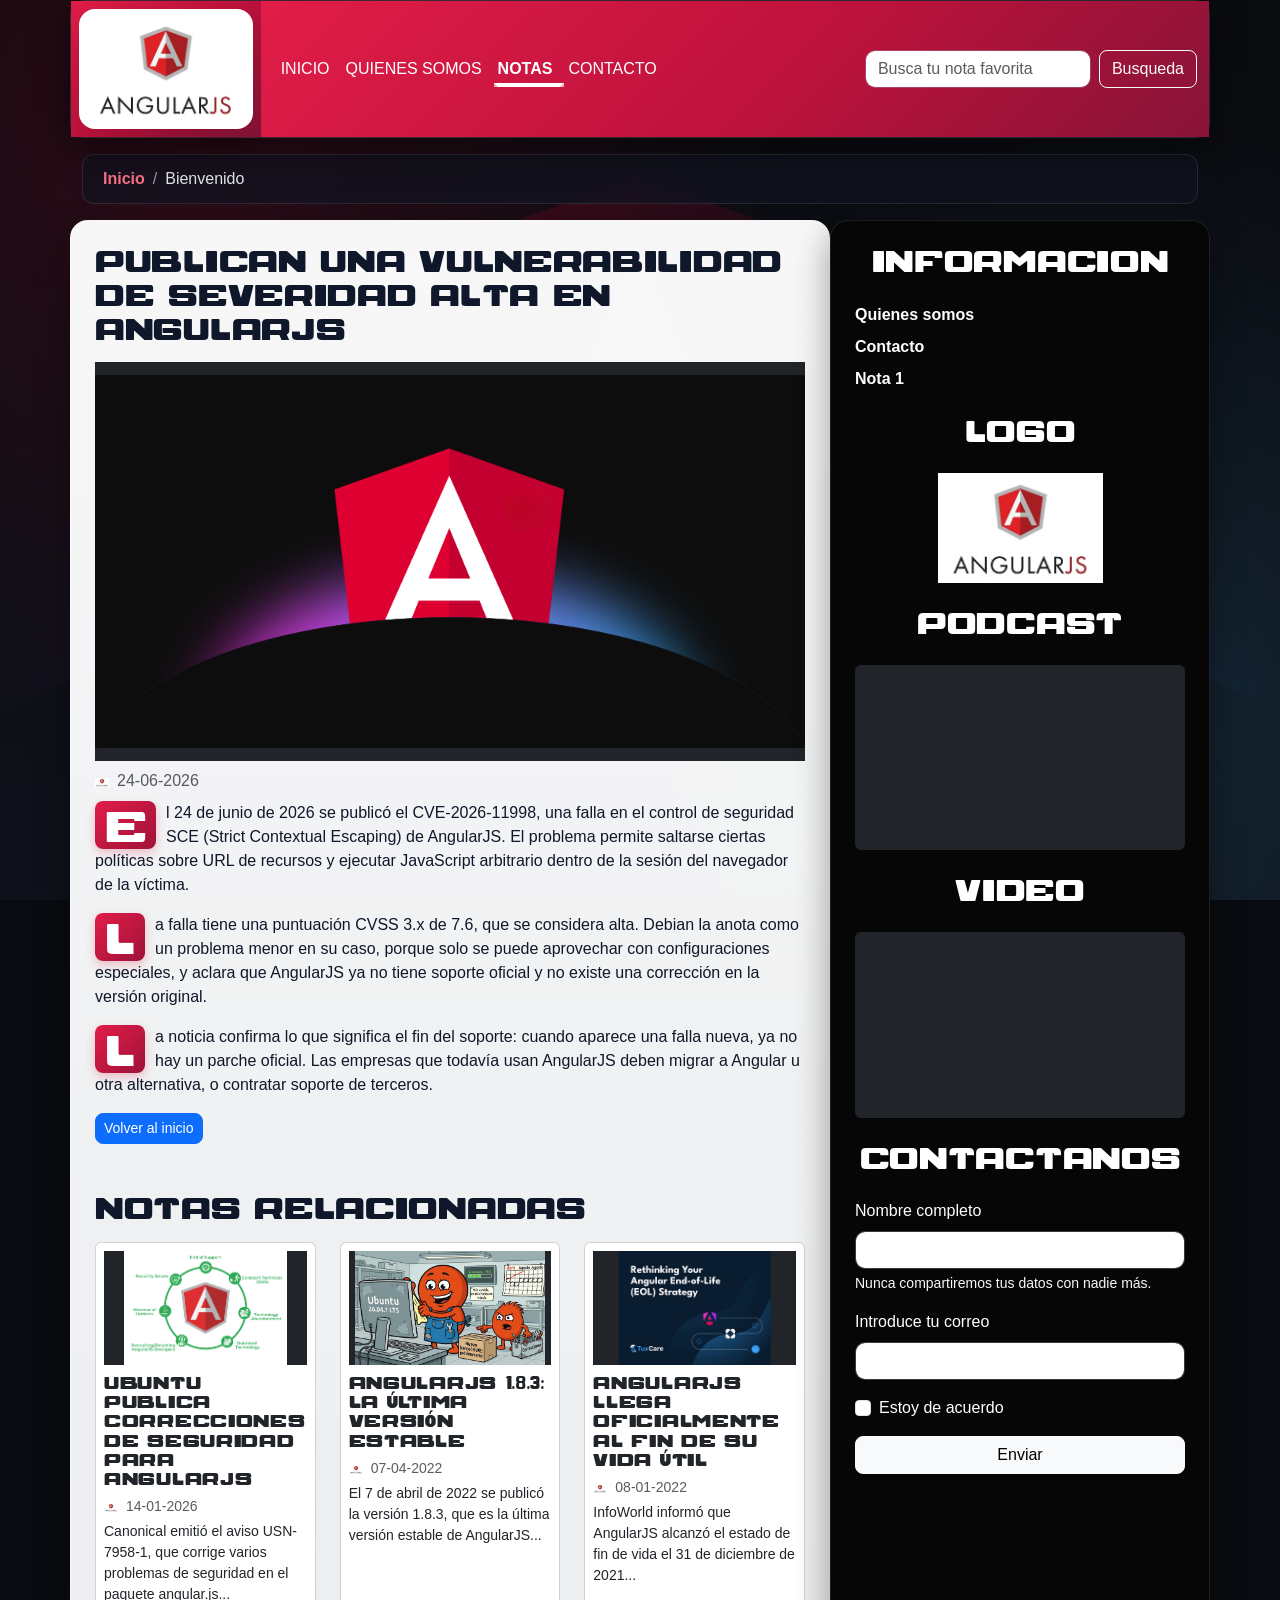
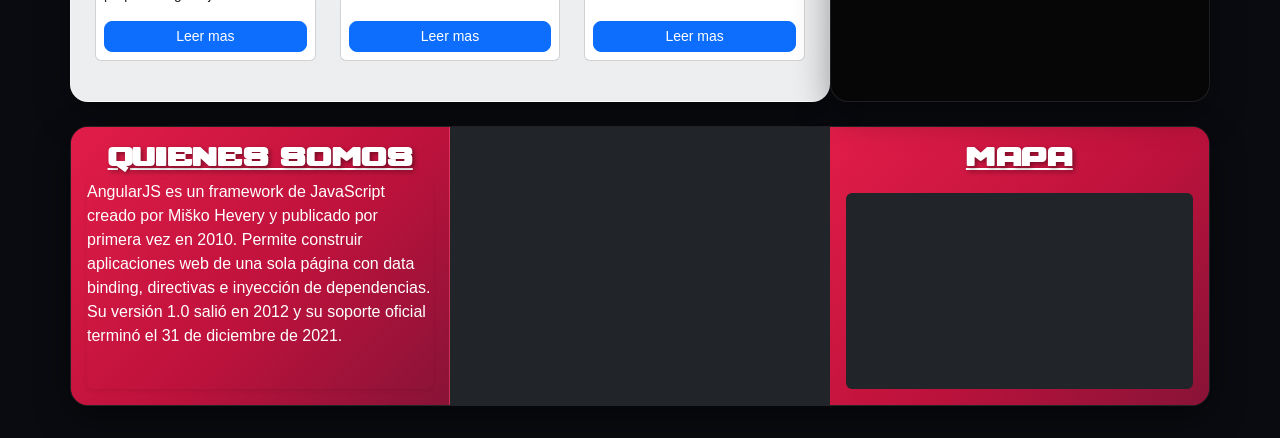
==== nota1.html @ d856ddf2 "Add files via upload" ====
<!doctype html>
<html lang="es">
  <head>
    <meta charset="utf-8">
    <meta name="viewport" content="width=device-width, initial-scale=1">
    <title>Publican una vulnerabilidad de severidad alta en AngularJS - AngularJS</title>
    <link href="https://cdn.jsdelivr.net/npm/bootstrap@5.3.8/dist/css/bootstrap.min.css" rel="stylesheet" integrity="sha384-sRIl4kxILFvY47J16cr9ZwB07vP4J8+LH7qKQnuqkuIAvNWLzeN8tE5YBujZqJLB" crossorigin="anonymous">
    <link rel="stylesheet" href="estilo2.css">
    <style>
      .bg-angular { background-color: #DD0031 !important; }
      .bg-oscuro { background-color: #060607 !important; }
      .text-angular { color: #DD0031 !important; }
      .sombra-titulo { text-shadow: 2px 2px 4px rgba(0, 0, 0, 0.4); }
    </style>
  </head>
  <body>
    <div class="container">

      <!-- HEADER -->
      <header class="row">
        <div class="col-2 bg-angular d-flex align-items-center justify-content-center p-2">
          <img src="imagen1.jpg" class="img-fluid rounded-4 border border-2 border-white shadow-lg bg-white p-1" alt="AngularJS">
        </div>
        <nav class="navbar navbar-expand-lg bg-angular col-10">
          <div class="container-fluid">
            <button class="navbar-toggler" type="button" data-bs-toggle="collapse" data-bs-target="#navContent" aria-controls="navContent" aria-expanded="false" aria-label="Toggle navigation"><span class="navbar-toggler-icon"></span></button>
            <div class="collapse navbar-collapse" id="navContent">
              <ul class="navbar-nav me-auto mb-2 mb-lg-0">
                <li class="nav-item"><a class="nav-link text-white" href="index1.html">INICIO</a></li>
                <li class="nav-item"><a class="nav-link text-white" href="quienes.html">QUIENES SOMOS</a></li>
                <li class="nav-item dropdown">
                  <a class="nav-link dropdown-toggle text-white active fw-bold" href="#" role="button" data-bs-toggle="dropdown" aria-expanded="false">NOTAS</a>
                  <ul class="dropdown-menu">
                    <li><a class="dropdown-item" href="nota1.html">Nota 1</a></li>
                    <li><a class="dropdown-item" href="nota2.html">Nota 2</a></li>
                    <li><a class="dropdown-item" href="nota3.html">Nota 3</a></li>
                    <li><a class="dropdown-item" href="nota4.html">Nota 4</a></li>
                  </ul>
                </li>
                <li class="nav-item"><a class="nav-link text-white" href="contacto.html">CONTACTO</a></li>
              </ul>
              <form class="d-flex" role="search">
                <input class="form-control me-2" type="search" placeholder="Busca tu nota favorita" aria-label="Search"/>
                <button class="btn btn-outline-light" type="submit">Busqueda</button>
              </form>
            </div>
          </div>
        </nav>
      </header>

      <section class="row my-3">
        <div class="col-12">
          <nav aria-label="breadcrumb">
            <ol class="breadcrumb mb-0">
              <li class="breadcrumb-item"><a class="breadcrumb-link" href="index1.html">Inicio</a></li>
              <li class="breadcrumb-item active" aria-current="page">Bienvenido</li>
            </ol>
          </nav>
        </div>
      </section>

      <!-- MAIN -->
      <main class="row">
        <div class="col-12 col-lg-8 text-bg-light p-4">
          <section class="mb-5">
            <h3 class="mb-3">PUBLICAN UNA VULNERABILIDAD DE SEVERIDAD ALTA EN ANGULARJS</h3>
            <article class="text-start">
              <div class="ratio ratio-16x9 mb-2 bg-dark rounded-0 overflow-hidden">
                <img src="imagen10.png" class="object-fit-contain w-100 h-100 rounded-0" alt="Publican una vulnerabilidad de severidad alta en AngularJS">
              </div>
              <span class="fecha text-muted">24-06-2026</span>
              <p class="mt-2">El 24 de junio de 2026 se publicó el CVE-2026-11998, una falla en el control de seguridad SCE (Strict Contextual Escaping) de AngularJS. El problema permite saltarse ciertas políticas sobre URL de recursos y ejecutar JavaScript arbitrario dentro de la sesión del navegador de la víctima.</p>
              <p class="mt-2">La falla tiene una puntuación CVSS 3.x de 7.6, que se considera alta. Debian la anota como un problema menor en su caso, porque solo se puede aprovechar con configuraciones especiales, y aclara que AngularJS ya no tiene soporte oficial y no existe una corrección en la versión original.</p>
              <p class="mt-2">La noticia confirma lo que significa el fin del soporte: cuando aparece una falla nueva, ya no hay un parche oficial. Las empresas que todavía usan AngularJS deben migrar a Angular u otra alternativa, o contratar soporte de terceros.</p>
              <a href="index1.html" class="btn btn-primary btn-sm">Volver al inicio</a>
            </article>
          </section>

          <section>
            <h3 class="mb-3">NOTAS RELACIONADAS</h3>
            <div class="row">
              <div class="col-md-4 mb-3">
                <div class="card h-100 p-2">
                  <div class="ratio ratio-16x9 mb-2 bg-dark rounded-0 overflow-hidden">
                    <img src="imagen8.png" class="object-fit-contain w-100 h-100 rounded-0" alt="Ubuntu publica correcciones de seguridad para AngularJS">
                  </div>
                  <h5 class="card-title fs-6">Ubuntu publica correcciones de seguridad para AngularJS</h5>
                  <span class="fecha text-muted small">14-01-2026</span>
                  <p class="card-text small mt-1">Canonical emitió el aviso USN-7958-1, que corrige varios problemas de seguridad en el paquete angular.js...</p>
                  <a href="nota2.html" class="btn btn-primary btn-sm mt-auto">Leer mas</a>
                </div>
              </div>
              <div class="col-md-4 mb-3">
                <div class="card h-100 p-2">
                  <div class="ratio ratio-16x9 mb-2 bg-dark rounded-0 overflow-hidden">
                    <img src="imagen7.png" class="object-fit-contain w-100 h-100 rounded-0" alt="AngularJS 1.8.3: la última versión estable">
                  </div>
                  <h5 class="card-title fs-6">AngularJS 1.8.3: la última versión estable</h5>
                  <span class="fecha text-muted small">07-04-2022</span>
                  <p class="card-text small mt-1">El 7 de abril de 2022 se publicó la versión 1.8.3, que es la última versión estable de AngularJS...</p>
                  <a href="nota3.html" class="btn btn-primary btn-sm mt-auto">Leer mas</a>
                </div>
              </div>
              <div class="col-md-4 mb-3">
                <div class="card h-100 p-2">
                  <div class="ratio ratio-16x9 mb-2 bg-dark rounded-0 overflow-hidden">
                    <img src="imagen9.jpg" class="object-fit-contain w-100 h-100 rounded-0" alt="AngularJS llega oficialmente al fin de su vida útil">
                  </div>
                  <h5 class="card-title fs-6">AngularJS llega oficialmente al fin de su vida útil</h5>
                  <span class="fecha text-muted small">08-01-2022</span>
                  <p class="card-text small mt-1">InfoWorld informó que AngularJS alcanzó el estado de fin de vida el 31 de diciembre de 2021...</p>
                  <a href="nota4.html" class="btn btn-primary btn-sm mt-auto">Leer mas</a>
                </div>
              </div>
            </div>
          </section>
        </div>

        <aside class="col-12 col-lg-4 bg-oscuro text-white p-4 text-start">
          <h3 class="text-center mb-4">INFORMACION</h3>
          <ul class="list-unstyled mb-4">
            <li class="mb-2"><a href="quienes.html" class="text-decoration-none text-white fw-semibold">Quienes somos</a></li>
            <li class="mb-2"><a href="contacto.html" class="text-decoration-none text-white fw-semibold">Contacto</a></li>
            <li class="mb-2"><a href="nota1.html" class="text-decoration-none text-white fw-semibold">Nota 1</a></li>
          </ul>

          <h3 class="text-center mb-4">LOGO</h3>
          <div class="text-center mb-4">
            <img src="imagen1.jpg" class="img-fluid w-50" alt="AngularJS">
          </div>

          <h3 class="text-center mb-4">PODCAST</h3>
          <div class="mb-4">
            <div class="ratio ratio-16x9 bg-dark rounded overflow-hidden">
              <iframe src="https://open.spotify.com/embed/playlist/0HCLhHWOz5zgEhbToo92hf?utm_source=oembed" class="w-100 h-100 border-0" allowfullscreen allow="clipboard-write *; encrypted-media *; fullscreen *; picture-in-picture *;"></iframe>
            </div>
          </div>

          <h3 class="text-center mb-4">VIDEO</h3>
          <div class="mb-4">
            <div class="ratio ratio-16x9 bg-dark rounded overflow-hidden">
              <iframe src="https://www.youtube.com/embed/4PYwCI1LFqs?si=Tjep83DxNr5CPTgp" title="YouTube video player" class="w-100 h-100 border-0" allow="accelerometer; autoplay; clipboard-write; encrypted-media; gyroscope; picture-in-picture; web-share" referrerpolicy="strict-origin-when-cross-origin" allowfullscreen></iframe>
            </div>
          </div>

          <h3 class="text-center my-4">CONTACTANOS</h3>
          <form>
            <div class="mb-3">
              <label for="inputNombre" class="form-label">Nombre completo</label>
              <input type="text" class="form-control" id="inputNombre" aria-describedby="nombreHelp" required>
              <div id="nombreHelp" class="form-text text-light">Nunca compartiremos tus datos con nadie más.</div>
            </div>
            <div class="mb-3">
              <label for="inputCorreo" class="form-label">Introduce tu correo</label>
              <input type="email" class="form-control" id="inputCorreo" required>
            </div>
            <div class="mb-3 form-check">
              <input type="checkbox" id="checkAcuerdo" class="form-check-input" required>
              <label class="form-check-label" for="checkAcuerdo">Estoy de acuerdo</label>
            </div>
            <button type="submit" class="btn btn-light w-100">Enviar</button>
          </form>
        </aside>
      </main>

      <!-- FOOTER -->
      <footer class="row text-center text-white mt-4">
        <section class="col-12 col-md-4 bg-angular p-3 d-flex flex-column justify-content-between rounded-0">
          <h4 class="text-uppercase fw-bold text-decoration-underline sombra-titulo">Quienes somos</h4>
          <div class="ratio ratio-16x9 text-white p-3 text-start overflow-y-auto rounded shadow-sm">
            <p class="m-0">AngularJS es un framework de JavaScript creado por Miško Hevery y publicado por primera vez en 2010. Permite construir aplicaciones web de una sola página con data binding, directivas e inyección de dependencias. Su versión 1.0 salió en 2012 y su soporte oficial terminó el 31 de diciembre de 2021.</p>
          </div>
        </section>
        <section class="col-12 col-md-4 bg-oscuro p-3 d-flex flex-column justify-content-between rounded-0">
          <h4 class="text-uppercase fw-bold text-decoration-underline sombra-titulo">VIDEO</h4>
          <div class="ratio ratio-16x9 bg-dark rounded overflow-hidden">
            <iframe src="https://www.youtube.com/embed/4PYwCI1LFqs?si=Tjep83DxNr5CPTgp" title="YouTube video player" class="w-100 h-100 border-0" allow="accelerometer; autoplay; clipboard-write; encrypted-media; gyroscope; picture-in-picture; web-share" referrerpolicy="strict-origin-when-cross-origin" allowfullscreen></iframe>
          </div>
        </section>
        <section class="col-12 col-md-4 bg-angular p-3 d-flex flex-column justify-content-between rounded-0">
          <h4 class="text-uppercase fw-bold text-decoration-underline sombra-titulo">MAPA</h4>
          <div class="ratio ratio-16x9 bg-dark rounded overflow-hidden">
            <iframe src="https://www.google.com/maps/embed?pb=!1m18!1m12!1m3!1d3168.6368171322733!2d-122.08789912370872!3d37.42205833239852!2m3!1f0!2f0!3f0!3m2!1i1024!2i768!4f13.1!3m3!1m2!1s0x808fba02425dad8f%3A0x6c296c66619367e0!2sGoogleplex!5e0!3m2!1ses!2sbo!4v1795650836242!5m2!1ses!2sbo" class="w-100 h-100 border-0" allowfullscreen="" loading="lazy" referrerpolicy="strict-origin-when-cross-origin"></iframe>
          </div>
        </section>
      </footer>

    </div>
    <script src="https://cdn.jsdelivr.net/npm/bootstrap@5.3.8/dist/js/bootstrap.bundle.min.js" integrity="sha384-FKyoEForCGlyvwx9Hj09JcYn3nv7wiPVlz7YYwJrWVcXK/BmnVDxM+D2scQbITxI" crossorigin="anonymous"></script>
  </body>
</html>
---- estilo2.css ----
@font-face {
  font-family: 'espacioFont';
  src: url('SPACE.ttf');
  font-weight: normal;
  font-style: normal;
}

@keyframes fondoSuave {
  0% {
    background-position: center 0%;
  }
  50% {
    background-position: center 100%;
  }
  100% {
    background-position: center 0%;
  }
}

@keyframes aparicionElegante {
  from {
    opacity: 0;
    transform: translateY(14px);
  }
  to {
    opacity: 1;
    transform: translateY(0);
  }
}

@keyframes pulsoBorde {
  0%, 100% {
    box-shadow: 0 10px 30px rgba(0, 0, 0, 0.35), 0 0 0 1px rgba(255, 77, 109, 0.18);
  }
  50% {
    box-shadow: 0 14px 36px rgba(221, 0, 49, 0.22), 0 0 0 1px rgba(255, 77, 109, 0.45);
  }
}

body {
  background-color: #090b10;
  background-image:
    radial-gradient(circle at 15% 15%, rgba(221, 0, 49, 0.16), transparent 45%),
    radial-gradient(circle at 85% 80%, rgba(56, 189, 248, 0.12), transparent 45%),
    linear-gradient(180deg, rgba(9, 11, 16, 0.84) 0%, rgba(15, 18, 28, 0.90) 100%),
    url("imagen10.png");
  background-repeat: no-repeat;
  background-position: center center;
  background-attachment: fixed;
  background-size: cover;
  color: #f1f5f9;
  font-family: "Montserrat", sans-serif;
  min-height: 100vh;
  animation: fondoSuave 22s ease-in-out infinite;
}

h1, h2, h3, h4, h5 {
  font-family: 'espacioFont';
  letter-spacing: 0.7px;
}

img, .img-fluid {
  max-width: 100%;
  max-height: 450px;
  width: auto;
  height: auto;
  object-fit: contain;
  transition: transform 0.35s ease;
}

.ratio img {
  max-width: 100%;
  max-height: 100%;
  width: 100%;
  height: 100%;
  object-fit: contain;
}

article:hover .ratio img,
.card:hover .ratio img {
  transform: scale(1.03);
}

header {
  position: relative;
  z-index: 1050;
  border-radius: 14px;
  overflow: visible;
  box-shadow: 0 10px 35px rgba(0, 0, 0, 0.5);
  border: 1px solid rgba(255, 255, 255, 0.12);
  margin-top: 1.5rem;
  margin-bottom: 1rem;
  animation: aparicionElegante 0.6s ease out;
}

.bg-angular {
  background: linear-gradient(135deg, #e11d48 0%, #be123c 55%, #881337 100%) !important;
}

.bg-oscuro {
  background-color: rgba(17, 20, 33, 0.88) !important;
  backdrop-filter: blur(12px);
}

.navbar,
.dropdown {
  position: relative;
  z-index: 1060;
}

.dropdown-menu {
  z-index: 2000 !important;
}

.navbar-nav .nav-link {
  position: relative;
  transition: all 0.25s ease;
  font-weight: 500;
}

.navbar-nav .nav-link::after {
  content: "";
  position: absolute;
  left: 0;
  bottom: 2px;
  width: 0%;
  height: 2px;
  background-color: #fda4af;
  transition: width 0.25s ease;
}

.navbar-nav .nav-link:hover {
  color: #ffe4e6 !important;
  transform: translateY(-1px);
}

.navbar-nav .nav-link:hover::after,
.navbar-nav .nav-link.active::after {
  width: 100%;
}

.breadcrumb {
  background: rgba(17, 20, 33, 0.72);
  backdrop-filter: blur(10px);
  padding: 0.75rem 1.25rem;
  border-radius: 12px;
  border: 1px solid rgba(255, 255, 255, 0.1);
  animation: aparicionElegante 0.7s ease out;
}

.breadcrumb-item a,
.breadcrumb-link {
  color: #fb7185 !important;
  text-decoration: none;
  font-weight: 600;
  transition: color 0.2s ease;
}

.breadcrumb-item a:hover,
.breadcrumb-link:hover {
  color: #fecdd3 !important;
  text-decoration: underline;
}

.breadcrumb-item.active {
  color: #e2e8f0 !important;
}

.breadcrumb-item + .breadcrumb-item::before {
  color: #94a3b8;
}

.carousel {
  border-radius: 18px;
  overflow: hidden;
  border: 1px solid rgba(255, 255, 255, 0.14);
  background-color: rgba(12, 15, 24, 0.78);
  animation: aparicionElegante 0.8s ease out, pulsoBorde 6s ease-in-out infinite;
}

.carousel-item img {
  max-height: 440px;
  width: 100%;
  object-fit: contain;
}

main .text-bg-light,
main article.bg-light {
  background: linear-gradient(180deg, rgba(255, 255, 255, 0.97) 0%, rgba(248, 250, 252, 0.95) 100%) !important;
  color: #0f172a !important;
  border-radius: 18px;
  border: 1px solid rgba(255, 255, 255, 0.5);
  box-shadow: 0 12px 35px rgba(0, 0, 0, 0.35);
  animation: aparicionElegante 0.85s ease out;
}

article {
  transition: transform 0.25s ease;
}

article:hover {
  transform: translateY(-2px);
}

article p::first-letter {
  font-size: 40px;
  padding: 6px 10px 2px 10px;
  float: left;
  background: linear-gradient(135deg, #e11d48, #9f1239);
  color: #ffffff;
  margin-right: 10px;
  border-radius: 8px;
  font-family: 'espacioFont';
  line-height: 1;
  box-shadow: 0 4px 10px rgba(225, 29, 72, 0.25);
}

span.fecha::before {
  content: "";
  display: inline-block;
  width: 14px;
  height: 14px;
  background-image: url("imagen1.jpg");
  background-size: contain;
  background-repeat: no-repeat;
  background-position: center;
  margin-right: 8px;
  vertical-align: middle;
}

.btn {
  border-radius: 8px;
  transition: all 0.25s ease;
}

.btn:hover {
  transform: translateY(-2px);
  box-shadow: 0 6px 16px rgba(0, 0, 0, 0.2);
}

aside {
  border-radius: 18px;
  box-shadow: 0 12px 35px rgba(0, 0, 0, 0.38);
  border: 1px solid rgba(255, 255, 255, 0.1);
  animation: aparicionElegante 0.9s ease out;
}

.form-control {
  border-radius: 10px;
  border: 1px solid rgba(148, 163, 184, 0.35);
  transition: all 0.25s ease;
}

.form-control:focus {
  border-color: #e11d48;
  box-shadow: 0 0 0 0.25rem rgba(225, 29, 72, 0.25);
}

footer {
  border-radius: 18px;
  overflow: hidden;
  box-shadow: 0 12px 35px rgba(0, 0, 0, 0.45);
  border: 1px solid rgba(255, 255, 255, 0.1);
  margin-bottom: 2rem;
  animation: aparicionElegante 1s ease out;
}

footer section {
  border-right: 1px solid rgba(255, 255, 255, 0.1);
}

footer section:last-child {
  border-right: none;
}

@media (prefers-reduced-motion: reduce) {
  body, header, .breadcrumb, .carousel, main .text-bg-light, main article.bg-light, aside, footer, img, .btn, article {
    animation: none !important;
    transition: none !important;
  }
}
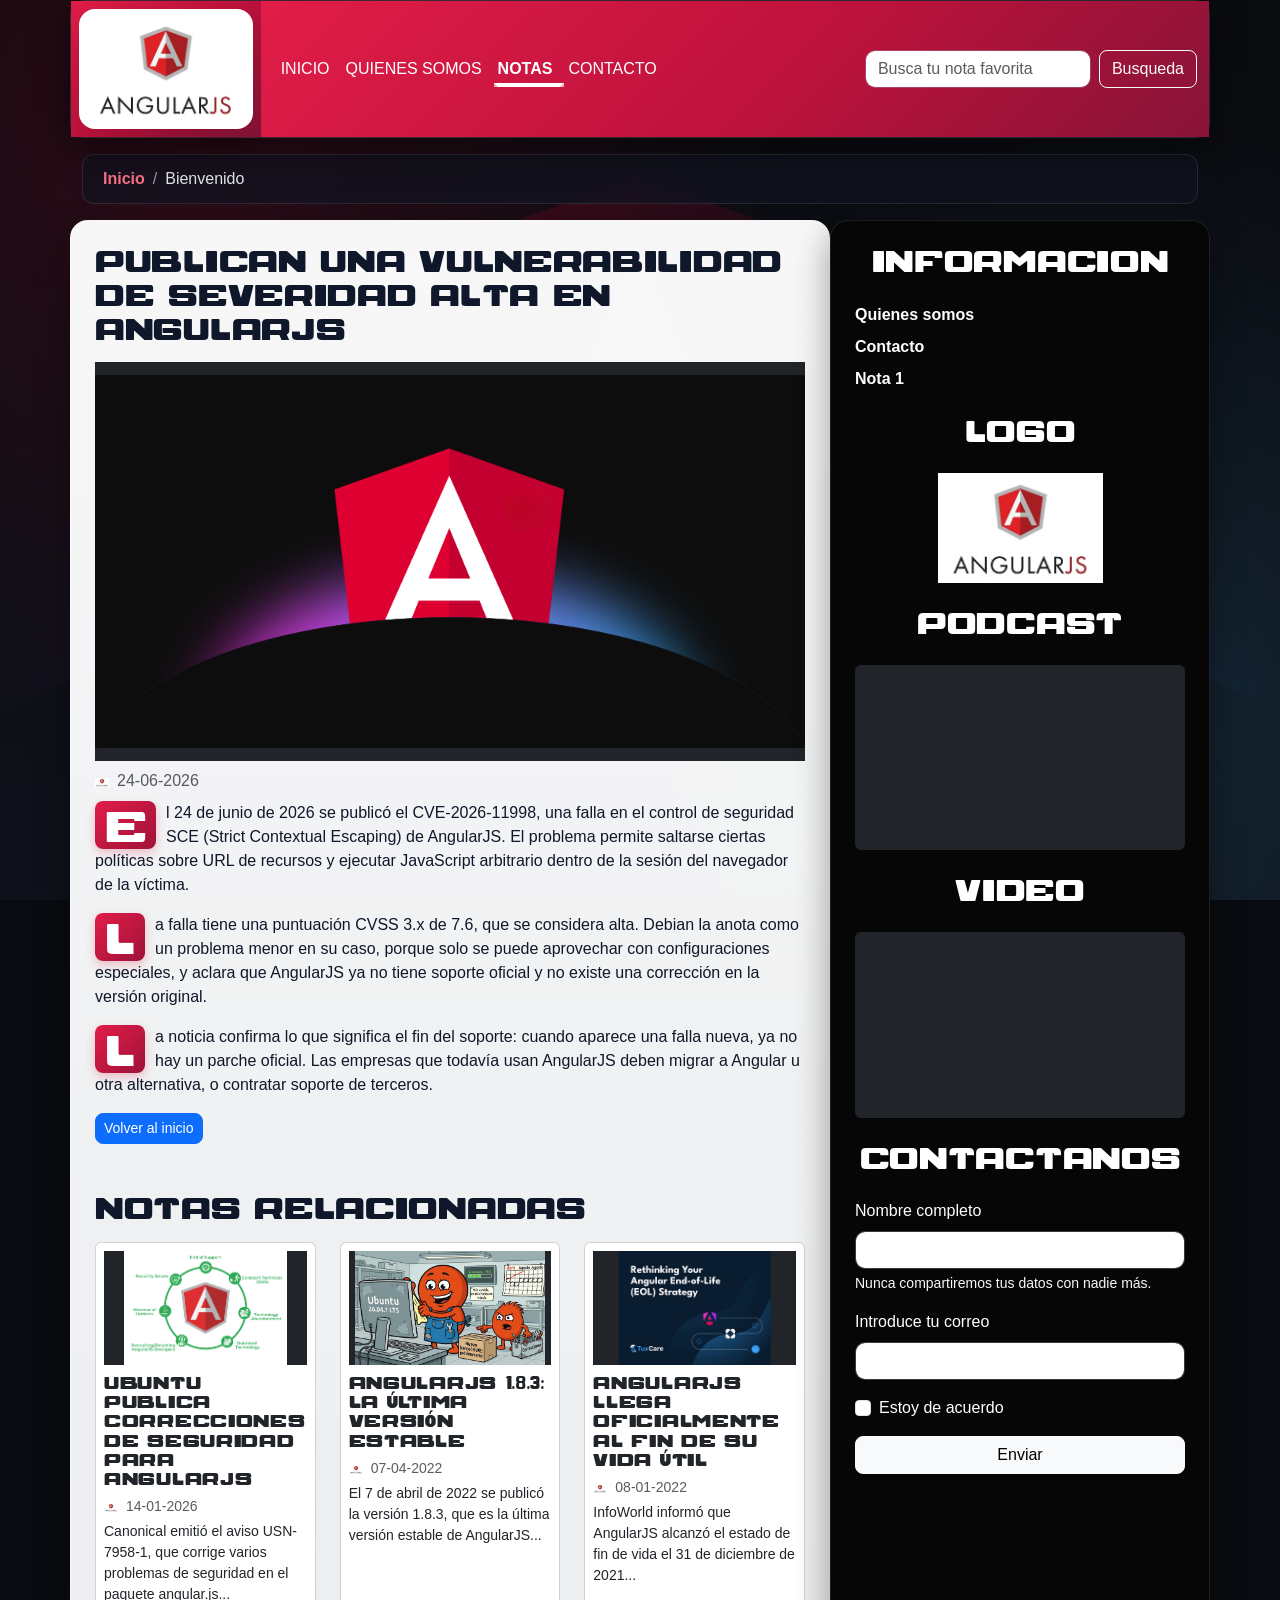
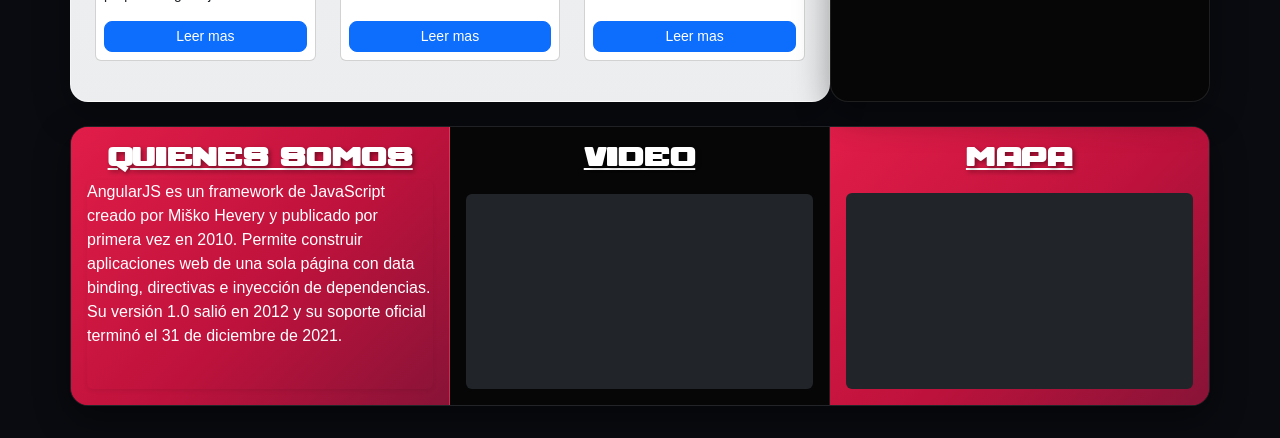
==== commit ab95d8c0: "Add files via upload" ====
--- a/nota1.html
+++ b/nota1.html
@@ -26,7 +26,7 @@
             <button class="navbar-toggler" type="button" data-bs-toggle="collapse" data-bs-target="#navContent" aria-controls="navContent" aria-expanded="false" aria-label="Toggle navigation"><span class="navbar-toggler-icon"></span></button>
             <div class="collapse navbar-collapse" id="navContent">
               <ul class="navbar-nav me-auto mb-2 mb-lg-0">
-                <li class="nav-item"><a class="nav-link text-white" href="index1.html">INICIO</a></li>
+                <li class="nav-item"><a class="nav-link text-white" href="index.html">INICIO</a></li>
                 <li class="nav-item"><a class="nav-link text-white" href="quienes.html">QUIENES SOMOS</a></li>
                 <li class="nav-item dropdown">
                   <a class="nav-link dropdown-toggle text-white active fw-bold" href="#" role="button" data-bs-toggle="dropdown" aria-expanded="false">NOTAS</a>
@@ -52,7 +52,7 @@
         <div class="col-12">
           <nav aria-label="breadcrumb">
             <ol class="breadcrumb mb-0">
-              <li class="breadcrumb-item"><a class="breadcrumb-link" href="index1.html">Inicio</a></li>
+              <li class="breadcrumb-item"><a class="breadcrumb-link" href="index.html">Inicio</a></li>
               <li class="breadcrumb-item active" aria-current="page">Bienvenido</li>
             </ol>
           </nav>
@@ -72,7 +72,7 @@
               <p class="mt-2">El 24 de junio de 2026 se publicó el CVE-2026-11998, una falla en el control de seguridad SCE (Strict Contextual Escaping) de AngularJS. El problema permite saltarse ciertas políticas sobre URL de recursos y ejecutar JavaScript arbitrario dentro de la sesión del navegador de la víctima.</p>
               <p class="mt-2">La falla tiene una puntuación CVSS 3.x de 7.6, que se considera alta. Debian la anota como un problema menor en su caso, porque solo se puede aprovechar con configuraciones especiales, y aclara que AngularJS ya no tiene soporte oficial y no existe una corrección en la versión original.</p>
               <p class="mt-2">La noticia confirma lo que significa el fin del soporte: cuando aparece una falla nueva, ya no hay un parche oficial. Las empresas que todavía usan AngularJS deben migrar a Angular u otra alternativa, o contratar soporte de terceros.</p>
-              <a href="index1.html" class="btn btn-primary btn-sm">Volver al inicio</a>
+              <a href="index.html" class="btn btn-primary btn-sm">Volver al inicio</a>
             </article>
           </section>
 
